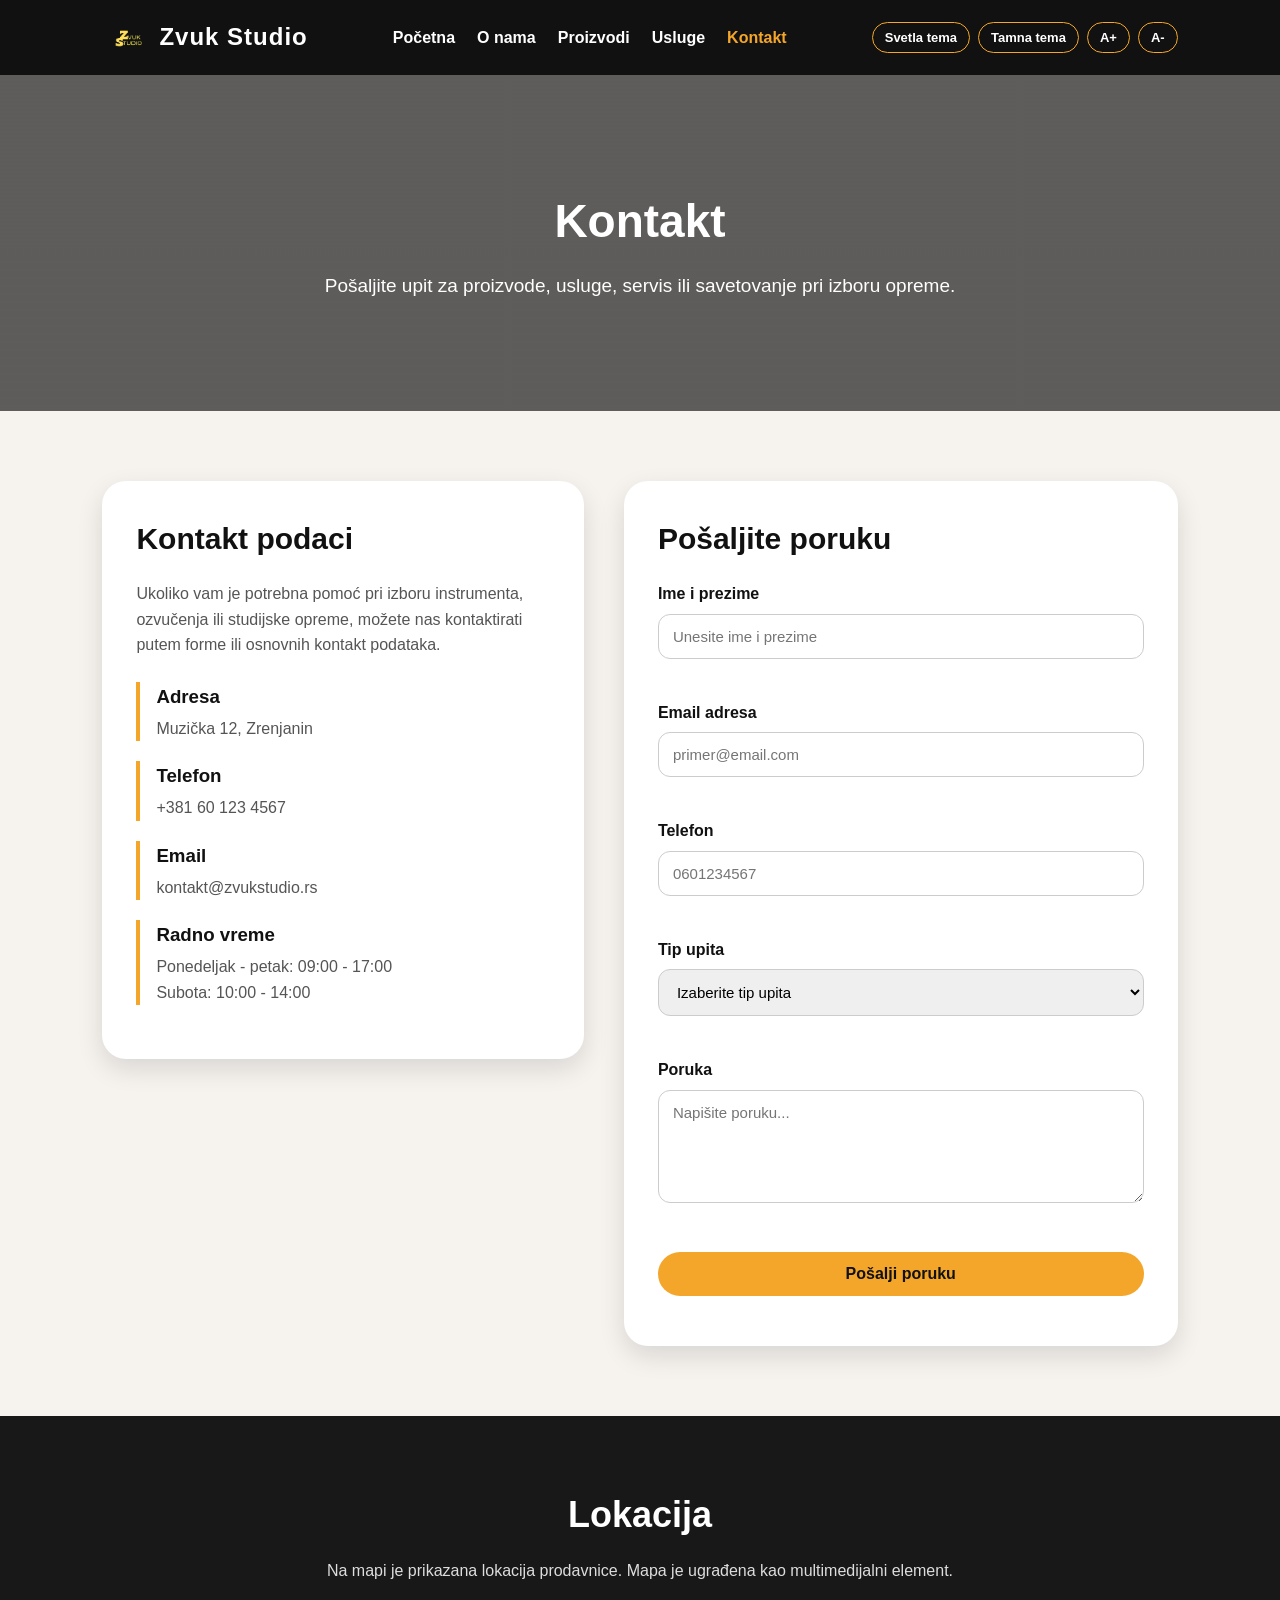
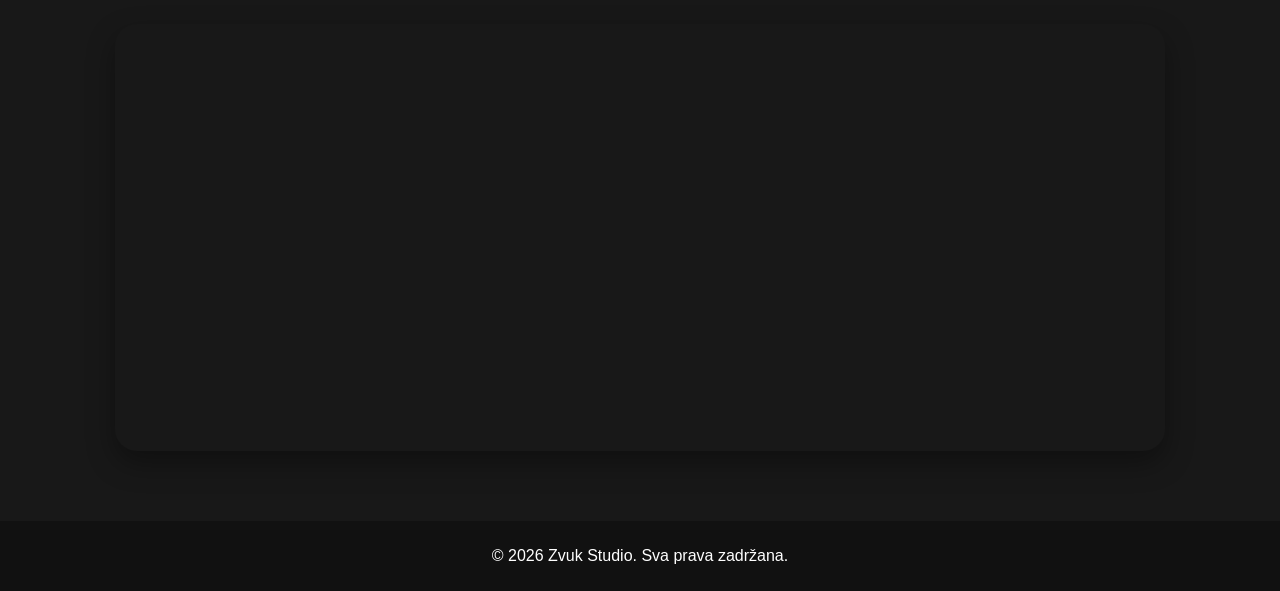
==== kontakt.html @ e2188f45 "Dodavanje kompletnog sajta Zvuk Studio" ====
<!DOCTYPE html>
<html lang="sr">
<head>
    <meta charset="UTF-8">
    <meta name="description" content="Kontakt forma firme Zvuk Studio za pitanja o muzičkoj opremi, uslugama i proizvodima.">
    <meta name="keywords" content="kontakt, Zvuk Studio, muzička oprema, upit, prodavnica instrumenata">
    <meta name="author" content="Ivana">
    <meta name="viewport" content="width=device-width, initial-scale=1.0">

    <title>Zvuk Studio | Kontakt</title>

    <link rel="stylesheet" href="css/style.css">
</head>
<body>

    <header class="zaglavlje">
        <div class="logo-okvir">
            <img src="slike/logo.png" alt="Logo Zvuk Studio" class="logo-slika">
            <h1>Zvuk Studio</h1>
        </div>

        <nav class="navigacija">
            <ul>
                <li><a href="index.html">Početna</a></li>
                <li><a href="onama.html">O nama</a></li>
                <li class="padajuci-meni">
                    <a href="proizvodi.html">Proizvodi</a>
                    <ul class="podmeni">
                        <li><a href="proizvodi.html#gitare">Gitare</a></li>
                        <li><a href="proizvodi.html#klavijature">Klavijature</a></li>
                        <li><a href="proizvodi.html#ozvucenje">Ozvučenje</a></li>
                    </ul>
                </li>
                <li><a href="usluge.html">Usluge</a></li>
                <li><a href="kontakt.html" class="aktivna">Kontakt</a></li>
            </ul>
        </nav>

            <div class="adaptibilnost">
                <button type="button" onclick="postaviTemu('svetla')">Svetla tema</button>
                <button type="button" onclick="postaviTemu('tamna')">Tamna tema</button>
                <button type="button" onclick="promeniFont(1)">A+</button>
                <button type="button" onclick="promeniFont(-1)">A-</button>
            </div>

    </header>

    <main>

        <section class="unutrasnji-hero">
            <h2>Kontakt</h2>
            <p>Pošaljite upit za proizvode, usluge, servis ili savetovanje pri izboru opreme.</p>
        </section>

        <section class="sekcija kontakt-sekcija">
            <div class="kontakt-raspored">

                <div class="kontakt-info">
                    <h2>Kontakt podaci</h2>
                    <p>
                        Ukoliko vam je potrebna pomoć pri izboru instrumenta, ozvučenja ili studijske opreme,
                        možete nas kontaktirati putem forme ili osnovnih kontakt podataka.
                    </p>

                    <div class="kontakt-stavka">
                        <h3>Adresa</h3>
                        <p>Muzička 12, Zrenjanin</p>
                    </div>

                    <div class="kontakt-stavka">
                        <h3>Telefon</h3>
                        <p>+381 60 123 4567</p>
                    </div>

                    <div class="kontakt-stavka">
                        <h3>Email</h3>
                        <p>kontakt@zvukstudio.rs</p>
                    </div>

                    <div class="kontakt-stavka">
                        <h3>Radno vreme</h3>
                        <p>Ponedeljak - petak: 09:00 - 17:00</p>
                        <p>Subota: 10:00 - 14:00</p>
                    </div>
                </div>

                <div class="forma-okvir">
                    <h2>Pošaljite poruku</h2>

                    <form id="kontaktForma" novalidate>
                        <div class="forma-grupa">
                            <label for="ime">Ime i prezime</label>
                            <input type="text" id="ime" name="ime" placeholder="Unesite ime i prezime">
                            <small id="imeGreska"></small>
                        </div>

                        <div class="forma-grupa">
                            <label for="email">Email adresa</label>
                            <input type="email" id="email" name="email" placeholder="primer@email.com">
                            <small id="emailGreska"></small>
                        </div>

                        <div class="forma-grupa">
                            <label for="telefon">Telefon</label>
                            <input type="text" id="telefon" name="telefon" placeholder="0601234567">
                            <small id="telefonGreska"></small>
                        </div>

                        <div class="forma-grupa">
                            <label for="tipUpita">Tip upita</label>
                            <select id="tipUpita" name="tipUpita">
                                <option value="">Izaberite tip upita</option>
                                <option value="proizvodi">Proizvodi</option>
                                <option value="servis">Servis instrumenata</option>
                                <option value="iznajmljivanje">Iznajmljivanje opreme</option>
                                <option value="savetovanje">Savetovanje</option>
                            </select>
                            <small id="tipUpitaGreska"></small>
                        </div>

                        <div class="forma-grupa">
                            <label for="poruka">Poruka</label>
                            <textarea id="poruka" name="poruka" rows="5" placeholder="Napišite poruku..."></textarea>
                            <small id="porukaGreska"></small>
                        </div>

                        <button type="submit" class="dugme forma-dugme">Pošalji poruku</button>

                        <p id="uspesnaPoruka" class="uspesna-poruka"></p>
                    </form>
                </div>

            </div>
        </section>

        <section class="sekcija tamna-sekcija">
            <h2>Lokacija</h2>
            <p class="uvodni-tekst">
                Na mapi je prikazana lokacija prodavnice. Mapa je ugrađena kao multimedijalni element.
            </p>

            <div class="mapa-okvir">
                <iframe
                    src="https://www.google.com/maps?q=Zrenjanin&output=embed"
                    width="100%"
                    height="420"
                    style="border:0;"
                    allowfullscreen=""
                    loading="lazy"
                    referrerpolicy="no-referrer-when-downgrade">
                </iframe>
            </div>
        </section>

    </main>

    <footer class="podnozje">
        <p>&copy; 2026 Zvuk Studio. Sva prava zadržana.</p>
    </footer>

    <script src="js/skripta.js"></script>
</body>
</html>
---- css/style.css ----
* {
    margin: 0;
    padding: 0;
    box-sizing: border-box;
}

body {
    font-family: Arial, Helvetica, sans-serif;
    background-color: #f6f3ef;
    color: #1f1f1f;
    line-height: 1.6;
}

.zaglavlje {
    background-color: #111111;
    color: #ffffff;
    padding: 15px 8%;
    display: flex;
    justify-content: space-between;
    align-items: center;
    position: sticky;
    top: 0;
    z-index: 1000;
}

.logo-okvir {
    display: flex;
    align-items: center;
    gap: 12px;
}

.logo-slika {
    width: 45px;
    height: 45px;
    object-fit: contain;
}

.logo-okvir h1 {
    font-size: 24px;
    letter-spacing: 1px;
}

.navigacija ul {
    list-style: none;
    display: flex;
    gap: 22px;
    align-items: center;
}

.navigacija a {
    color: #ffffff;
    text-decoration: none;
    font-weight: bold;
    transition: color 0.3s ease;
}

.navigacija a:hover,
.navigacija .aktivna {
    color: #f4a62a;
}

.padajuci-meni {
    position: relative;
}

.podmeni {
    position: absolute;
    top: 30px;
    left: 0;
    background-color: #1d1d1d;
    min-width: 170px;
    display: none !important;
    flex-direction: column;
    gap: 0 !important;
    border-radius: 0 0 10px 10px;
    overflow: hidden;
}

.podmeni li a {
    display: block;
    padding: 12px 15px;
}

.podmeni li a:hover {
    background-color: #2d2d2d;
}

.padajuci-meni:hover .podmeni {
    display: flex !important;
}

.hero-sekcija {
    min-height: 82vh;
    background:
        linear-gradient(rgba(0, 0, 0, 0.58), rgba(0, 0, 0, 0.58)),
        url("../slike/hero-muzicka-oprema.jpg");
    background-size: cover;
    background-position: center;
    color: #ffffff;
    display: flex;
    align-items: center;
    padding: 0 8%;
}

.hero-sadrzaj {
    max-width: 700px;
    animation: ulazakTeksta 1.2s ease;
}

.hero-sadrzaj h2 {
    font-size: 52px;
    margin-bottom: 20px;
    line-height: 1.1;
}

.hero-sadrzaj p {
    font-size: 19px;
    margin-bottom: 28px;
}

.dugme {
    display: inline-block;
    background-color: #f4a62a;
    color: #111111;
    padding: 13px 28px;
    border-radius: 30px;
    text-decoration: none;
    font-weight: bold;
    transition: transform 0.3s ease, background-color 0.3s ease;
    border: none;
    cursor: pointer;
}

.dugme:hover {
    background-color: #ffffff;
    transform: translateY(-4px);
}

.sekcija {
    padding: 70px 8%;
    text-align: center;
}

.sekcija h2 {
    font-size: 36px;
    margin-bottom: 15px;
}

.uvodni-tekst {
    max-width: 760px;
    margin: 0 auto 40px auto;
    color: #555555;
}

.kartice {
    display: flex;
    justify-content: center;
    gap: 28px;
    flex-wrap: wrap;
}

.kartica {
    background-color: #ffffff;
    width: 310px;
    border-radius: 18px;
    overflow: hidden;
    box-shadow: 0 8px 22px rgba(0, 0, 0, 0.12);
    transition: transform 0.3s ease, box-shadow 0.3s ease;
}

.kartica:hover {
    transform: translateY(-10px);
    box-shadow: 0 12px 28px rgba(0, 0, 0, 0.18);
}

.kartica img {
    width: 100%;
    height: 210px;
    object-fit: cover;
    filter: brightness(0.92);
    transition: filter 0.3s ease, transform 0.3s ease;
}

.kartica:hover img {
    filter: brightness(1.08);
    transform: scale(1.04);
}

.kartica h3 {
    margin: 20px 15px 10px;
    color: #111111;
}

.kartica p {
    padding: 0 18px 24px;
    color: #555555;
}

.tamna-sekcija {
    background-color: #181818;
    color: #ffffff;
}

.tamna-sekcija .uvodni-tekst {
    color: #dddddd;
}

.slajder {
    display: flex;
    justify-content: center;
    align-items: center;
    gap: 18px;
}

.slajder img {
    width: 70%;
    max-width: 850px;
    height: 420px;
    object-fit: cover;
    border-radius: 20px;
    box-shadow: 0 10px 28px rgba(0, 0, 0, 0.35);
}

.strelica {
    background-color: #f4a62a;
    color: #111111;
    border: none;
    font-size: 30px;
    padding: 12px 18px;
    border-radius: 50%;
    cursor: pointer;
    transition: transform 0.3s ease;
}

.strelica:hover {
    transform: scale(1.12);
}

.video-okvir video {
    width: 80%;
    max-width: 850px;
    border-radius: 20px;
    box-shadow: 0 8px 24px rgba(0, 0, 0, 0.18);
}

.poziv-sekcija {
    background-color: #f4a62a;
    color: #111111;
    text-align: center;
    padding: 60px 8%;
}

.poziv-sekcija h2 {
    font-size: 34px;
    margin-bottom: 12px;
}

.poziv-sekcija p {
    margin-bottom: 25px;
    font-size: 18px;
}

.svetlo-dugme {
    background-color: #111111;
    color: #ffffff;
}

.svetlo-dugme:hover {
    background-color: #ffffff;
    color: #111111;
}

.podnozje {
    background-color: #111111;
    color: #ffffff;
    text-align: center;
    padding: 22px;
}

@keyframes ulazakTeksta {
    from {
        opacity: 0;
        transform: translateX(-60px);
    }

    to {
        opacity: 1;
        transform: translateX(0);
    }
}

/* Responsive dizajn */

@media screen and (max-width: 900px) {
    .zaglavlje {
        flex-direction: column;
        gap: 15px;
    }

    .navigacija ul {
        flex-wrap: wrap;
        justify-content: center;
    }

    .hero-sadrzaj h2 {
        font-size: 38px;
    }

    .slajder img {
        width: 82%;
        height: 330px;
    }
}

@media screen and (max-width: 600px) {
    .hero-sekcija {
        min-height: 72vh;
        text-align: center;
    }

    .hero-sadrzaj h2 {
        font-size: 31px;
    }

    .hero-sadrzaj p {
        font-size: 16px;
    }

    .sekcija {
        padding: 50px 6%;
    }

    .kartica {
        width: 100%;
    }

    .slajder {
        gap: 8px;
    }

    .slajder img {
        width: 78%;
        height: 240px;
    }

    .strelica {
        font-size: 20px;
        padding: 8px 12px;
    }

    .video-okvir video {
        width: 100%;
    }
}

.unutrasnji-hero {
    background:
        linear-gradient(rgba(0, 0, 0, 0.62), rgba(0, 0, 0, 0.62)),
        url("../slike/hero-muzicka-oprema.jpg");
    background-size: cover;
    background-position: center;
    color: #ffffff;
    text-align: center;
    padding: 110px 8%;
}

.unutrasnji-hero h2 {
    font-size: 46px;
    margin-bottom: 12px;
    animation: ulazakTeksta 1s ease;
}

.unutrasnji-hero p {
    font-size: 19px;
}

.o-nama-raspored {
    display: flex;
    align-items: center;
    gap: 45px;
    text-align: left;
}

.tekst-blok {
    flex: 1;
}

.tekst-blok h2 {
    text-align: left;
}

.tekst-blok p {
    margin-bottom: 18px;
    color: #444444;
}

.slika-blok {
    flex: 1;
}

.slika-blok img {
    width: 100%;
    border-radius: 22px;
    box-shadow: 0 10px 26px rgba(0, 0, 0, 0.18);
    transition: transform 0.3s ease, filter 0.3s ease;
}

.slika-blok img:hover {
    transform: scale(1.03);
    filter: brightness(1.08);
}

.vrednost-kartica {
    padding: 28px 20px;
}

.info-mreza {
    display: grid;
    grid-template-columns: repeat(4, 1fr);
    gap: 24px;
}

.info-stavka {
    background-color: #ffffff;
    padding: 28px 18px;
    border-radius: 18px;
    box-shadow: 0 8px 22px rgba(0, 0, 0, 0.1);
    transition: transform 0.3s ease;
}

.info-stavka:hover {
    transform: translateY(-8px);
}

.info-stavka span {
    display: inline-block;
    background-color: #111111;
    color: #f4a62a;
    padding: 9px 18px;
    border-radius: 30px;
    font-weight: bold;
    margin-bottom: 14px;
}

.info-stavka h3 {
    margin: 12px 0 8px;
}

.info-stavka p {
    color: #555555;
}

@media screen and (max-width: 900px) {
    .o-nama-raspored {
        flex-direction: column;
        text-align: center;
    }

    .tekst-blok h2 {
        text-align: center;
    }

    .info-mreza {
        grid-template-columns: repeat(2, 1fr);
    }
}

@media screen and (max-width: 600px) {
    .unutrasnji-hero h2 {
        font-size: 34px;
    }

    .info-mreza {
        grid-template-columns: 1fr;
    }
}

.proizvod-bootstrap-kartica {
    position: relative;
    border: none;
    border-radius: 22px;
    overflow: hidden;
    background-color: transparent;
    height: 100%;
    min-height: 340px;
    box-shadow: 0 10px 24px rgba(0, 0, 0, 0.18);
    transition: transform 0.3s ease, box-shadow 0.3s ease;
}

.proizvod-bootstrap-kartica:hover {
    transform: translateY(-8px);
    box-shadow: 0 14px 30px rgba(0, 0, 0, 0.24);
}

.proizvod-bootstrap-kartica img {
    width: 100%;
    height: 340px;
    object-fit: cover;
    display: block;
}

.proizvod-bootstrap-kartica .card-body {
    position: absolute;
    left: 0;
    right: 0;
    bottom: 0;
    padding: 20px 24px;
    background: rgba(0, 0, 0, 0.55);
    backdrop-filter: blur(2px);
}

.proizvod-bootstrap-kartica .card-title,
.proizvod-bootstrap-kartica .card-text {
    color: #ffffff;
    margin: 0;
}

.proizvod-bootstrap-kartica .card-title {
    margin-bottom: 10px;
    font-size: 30px;
    font-weight: 700;
}

.proizvod-bootstrap-kartica .card-text {
    font-size: 16px;
    line-height: 1.5;
}
.usluge-mreza {
    display: grid;
    grid-template-columns: repeat(3, 1fr);
    gap: 28px;
}

.usluga-kartica {
    position: relative;
    min-height: 430px;
    border-radius: 22px;
    overflow: hidden;
    text-align: left;
    background-color: #111111;
    box-shadow: 0 10px 26px rgba(0, 0, 0, 0.16);
    transition: transform 0.3s ease, box-shadow 0.3s ease;
}

.usluga-kartica:hover {
    transform: translateY(-8px);
    box-shadow: 0 14px 34px rgba(0, 0, 0, 0.22);
}

.usluga-kartica img {
    width: 100%;
    height: 430px;
    object-fit: cover;
    display: block;
    filter: brightness(0.78);
    transition: transform 0.3s ease, filter 0.3s ease;
}

.usluga-kartica:hover img {
    transform: scale(1.05);
    filter: brightness(0.62);
}

.usluga-sadrzaj {
    position: absolute;
    left: 0;
    right: 0;
    bottom: 0;
    padding: 24px;
    background: rgba(0, 0, 0, 0.58);
    backdrop-filter: blur(2px);
}

.usluga-sadrzaj h3 {
    color: #ffffff;
    margin-bottom: 10px;
    font-size: 24px;
}

.usluga-sadrzaj p {
    color: #eeeeee;
}

.paketi-mreza {
    display: grid;
    grid-template-columns: repeat(3, 1fr);
    gap: 28px;
    margin-top: 35px;
}

.paket-kartica {
    background-color: #ffffff;
    color: #111111;
    padding: 32px 26px;
    border-radius: 22px;
    text-align: left;
    box-shadow: 0 10px 24px rgba(0, 0, 0, 0.18);
    transition: transform 0.3s ease;
}

.paket-kartica:hover {
    transform: translateY(-8px);
}

.paket-kartica h3 {
    margin-bottom: 14px;
    font-size: 24px;
}

.paket-kartica p {
    color: #555555;
    margin-bottom: 18px;
}

.paket-kartica span {
    display: inline-block;
    background-color: #111111;
    color: #f4a62a;
    padding: 8px 14px;
    border-radius: 30px;
    font-weight: bold;
    font-size: 14px;
}

.istaknut-paket {
    background-color: #f4a62a;
}

.istaknut-paket p {
    color: #222222;
}

.istaknut-paket span {
    background-color: #111111;
    color: #ffffff;
}

.proces-koraci {
    display: flex;
    justify-content: center;
    gap: 28px;
    flex-wrap: wrap;
    margin-top: 35px;
}

.proces-korak {
    background-color: #ffffff;
    width: 300px;
    padding: 30px 22px;
    border-radius: 22px;
    box-shadow: 0 8px 22px rgba(0, 0, 0, 0.1);
    transition: transform 0.3s ease;
}

.proces-korak:hover {
    transform: translateY(-8px);
}

.proces-korak span {
    display: inline-flex;
    width: 48px;
    height: 48px;
    border-radius: 50%;
    background-color: #111111;
    color: #f4a62a;
    align-items: center;
    justify-content: center;
    font-weight: bold;
    font-size: 22px;
    margin-bottom: 16px;
}

.proces-korak h3 {
    margin-bottom: 10px;
}

.proces-korak p {
    color: #555555;
}

@media screen and (max-width: 1000px) {
    .usluge-mreza,
    .paketi-mreza {
        grid-template-columns: 1fr;
    }

    .usluga-kartica {
        max-width: 700px;
        margin: 0 auto;
    }
}
.kontakt-sekcija {
    text-align: left;
}

.kontakt-raspored {
    display: grid;
    grid-template-columns: 1fr 1.15fr;
    gap: 40px;
    align-items: start;
}

.kontakt-info,
.forma-okvir {
    background-color: #ffffff;
    border-radius: 24px;
    padding: 34px;
    box-shadow: 0 10px 26px rgba(0, 0, 0, 0.12);
}

.kontakt-info h2,
.forma-okvir h2 {
    margin-bottom: 18px;
    font-size: 30px;
}

.kontakt-info > p {
    color: #555555;
    margin-bottom: 24px;
}

.kontakt-stavka {
    border-left: 4px solid #f4a62a;
    padding-left: 16px;
    margin-bottom: 20px;
}

.kontakt-stavka h3 {
    margin-bottom: 4px;
    color: #111111;
}

.kontakt-stavka p {
    color: #555555;
}

.forma-grupa {
    margin-bottom: 18px;
}

.forma-grupa label {
    display: block;
    font-weight: bold;
    margin-bottom: 7px;
    color: #111111;
}

.forma-grupa input,
.forma-grupa select,
.forma-grupa textarea {
    width: 100%;
    padding: 13px 14px;
    border: 1px solid #cccccc;
    border-radius: 12px;
    font-family: Arial, Helvetica, sans-serif;
    font-size: 15px;
    outline: none;
    transition: border-color 0.3s ease, box-shadow 0.3s ease;
}

.forma-grupa input:focus,
.forma-grupa select:focus,
.forma-grupa textarea:focus {
    border-color: #f4a62a;
    box-shadow: 0 0 0 3px rgba(244, 166, 42, 0.18);
}

.forma-grupa small {
    display: block;
    color: #c0392b;
    min-height: 18px;
    margin-top: 5px;
    font-size: 13px;
}

.forma-dugme {
    width: 100%;
    font-size: 16px;
}

.uspesna-poruka {
    margin-top: 16px;
    color: #1e7d3b;
    font-weight: bold;
    text-align: center;
}

.mapa-okvir {
    max-width: 1050px;
    margin: 0 auto;
    border-radius: 22px;
    overflow: hidden;
    box-shadow: 0 12px 28px rgba(0, 0, 0, 0.35);
}

@media screen and (max-width: 900px) {
    .kontakt-raspored {
        grid-template-columns: 1fr;
    }
}

.dugme-vise {
    display: inline-block;
    margin-top: 16px;
    padding: 10px 22px;
    border: none;
    border-radius: 30px;
    background-color: #f4a62a;
    color: #111111;
    font-weight: bold;
    font-size: 15px;
    cursor: pointer;
    transition: transform 0.3s ease, background-color 0.3s ease;
}

.dugme-vise:hover {
    background-color: #ffffff;
    transform: translateY(-3px);
}

.popup-prozor {
    display: none;
    position: fixed;
    z-index: 9999;
    inset: 0;
    background-color: rgba(0, 0, 0, 0.72);
    padding: 40px 20px;
}

.popup-sadrzaj {
    max-width: 950px;
    margin: 40px auto;
    background-color: #ffffff;
    border-radius: 24px;
    padding: 30px;
    position: relative;
    box-shadow: 0 14px 34px rgba(0, 0, 0, 0.28);
    animation: pojaviPopup 0.3s ease;
}

.popup-sadrzaj h2 {
    text-align: center;
    margin-bottom: 28px;
    color: #111111;
    font-size: 34px;
}

.zatvori-popup {
    position: absolute;
    top: 16px;
    right: 22px;
    font-size: 34px;
    font-weight: bold;
    color: #111111;
    cursor: pointer;
    transition: color 0.3s ease;
}

.zatvori-popup:hover {
    color: #f4a62a;
}

.popup-stavke {
    display: grid;
    grid-template-columns: repeat(3, 1fr);
    gap: 24px;
}

.popup-kartica {
    background-color: #f7f7f7;
    border-radius: 18px;
    overflow: hidden;
    box-shadow: 0 8px 18px rgba(0, 0, 0, 0.10);
    transition: transform 0.3s ease;
    text-align: center;
}

.popup-kartica:hover {
    transform: translateY(-6px);
}

.popup-kartica img {
    width: 100%;
    height: 180px;
    object-fit: contain;
    display: block;
    background-color: #ffffff;
    padding: 10px;
}

.popup-kartica h3 {
    padding: 16px 12px 20px;
    font-size: 19px;
    color: #111111;
}

@keyframes pojaviPopup {
    from {
        opacity: 0;
        transform: translateY(20px);
    }
    to {
        opacity: 1;
        transform: translateY(0);
    }
}

@media screen and (max-width: 900px) {
    .popup-stavke {
        grid-template-columns: 1fr;
    }

    .popup-sadrzaj {
        padding: 24px 18px;
    }

    .popup-sadrzaj h2 {
        font-size: 28px;
    }
}

.jquery-sekcija {
    background-color: #f6f3ef;
}

.saveti-kupovina {
    display: none;
    max-width: 850px;
    margin: 28px auto 0;
    padding: 28px;
    background-color: #ffffff;
    border-radius: 22px;
    box-shadow: 0 10px 26px rgba(0, 0, 0, 0.12);
    text-align: left;
    border-left: 6px solid #f4a62a;
}

.saveti-kupovina h3 {
    margin-bottom: 12px;
    color: #111111;
}

.saveti-kupovina p {
    color: #555555;
}

.youtube-okvir {
    width: 850px !important;
    max-width: 90% !important;
    aspect-ratio: 16 / 9 !important;
    height: auto !important;
    margin: 0 auto !important;
    border-radius: 20px;
    overflow: hidden;
    box-shadow: 0 10px 28px rgba(0, 0, 0, 0.35);
}

.youtube-okvir iframe {
    width: 100% !important;
    height: 100% !important;
    min-height: 420px !important;
    display: block !important;
    border: none !important;
}

@media screen and (max-width: 600px) {
    .youtube-okvir iframe {
        min-height: 240px !important;
    }
}

.adaptibilnost {
    display: flex;
    gap: 8px;
    flex-wrap: wrap;
    justify-content: center;
    align-items: center;
}

.adaptibilnost button {
    background-color: transparent;
    color: #ffffff;
    border: 1px solid #f4a62a;
    border-radius: 20px;
    padding: 7px 12px;
    cursor: pointer;
    font-weight: bold;
    font-size: 13px;
    transition: background-color 0.3s ease, color 0.3s ease;
}

.adaptibilnost button:hover {
    background-color: #f4a62a;
    color: #111111;
}

body.svetla-tema {
    background-color: #f6f3ef;
    color: #111111;
}

body.tamna-tema {
    background-color: #111111;
    color: #ffffff;
}

body.tamna-tema .sekcija {
    background-color: #111111;
    color: #ffffff;
}

body.tamna-tema .uvodni-tekst,
body.tamna-tema p {
    color: #eeeeee;
}

body.tamna-tema .kartica,
body.tamna-tema .kontakt-info,
body.tamna-tema .forma-okvir,
body.tamna-tema .info-stavka,
body.tamna-tema .proces-korak,
body.tamna-tema .paket-kartica,
body.tamna-tema .saveti-kupovina {
    background-color: #1d1d1d;
    color: #ffffff;
}

body.tamna-tema .kartica h3,
body.tamna-tema .kontakt-info h2,
body.tamna-tema .forma-okvir h2,
body.tamna-tema .info-stavka h3,
body.tamna-tema .proces-korak h3,
body.tamna-tema .paket-kartica h3,
body.tamna-tema .saveti-kupovina h3,
body.tamna-tema .forma-grupa label,
body.tamna-tema .kontakt-stavka h3 {
    color: #ffffff;
}

body.tamna-tema .kartica p,
body.tamna-tema .kontakt-info p,
body.tamna-tema .forma-okvir p,
body.tamna-tema .info-stavka p,
body.tamna-tema .proces-korak p,
body.tamna-tema .paket-kartica p,
body.tamna-tema .saveti-kupovina p {
    color: #dddddd;
}

body.tamna-tema input,
body.tamna-tema select,
body.tamna-tema textarea {
    background-color: #222222;
    color: #ffffff;
    border-color: #555555;
}

body.tamna-tema input::placeholder,
body.tamna-tema textarea::placeholder {
    color: #bbbbbb;
}

@media screen and (max-width: 1000px) {
    .zaglavlje {
        flex-wrap: wrap;
        gap: 15px;
    }

    .adaptibilnost {
        width: 100%;
    }
}
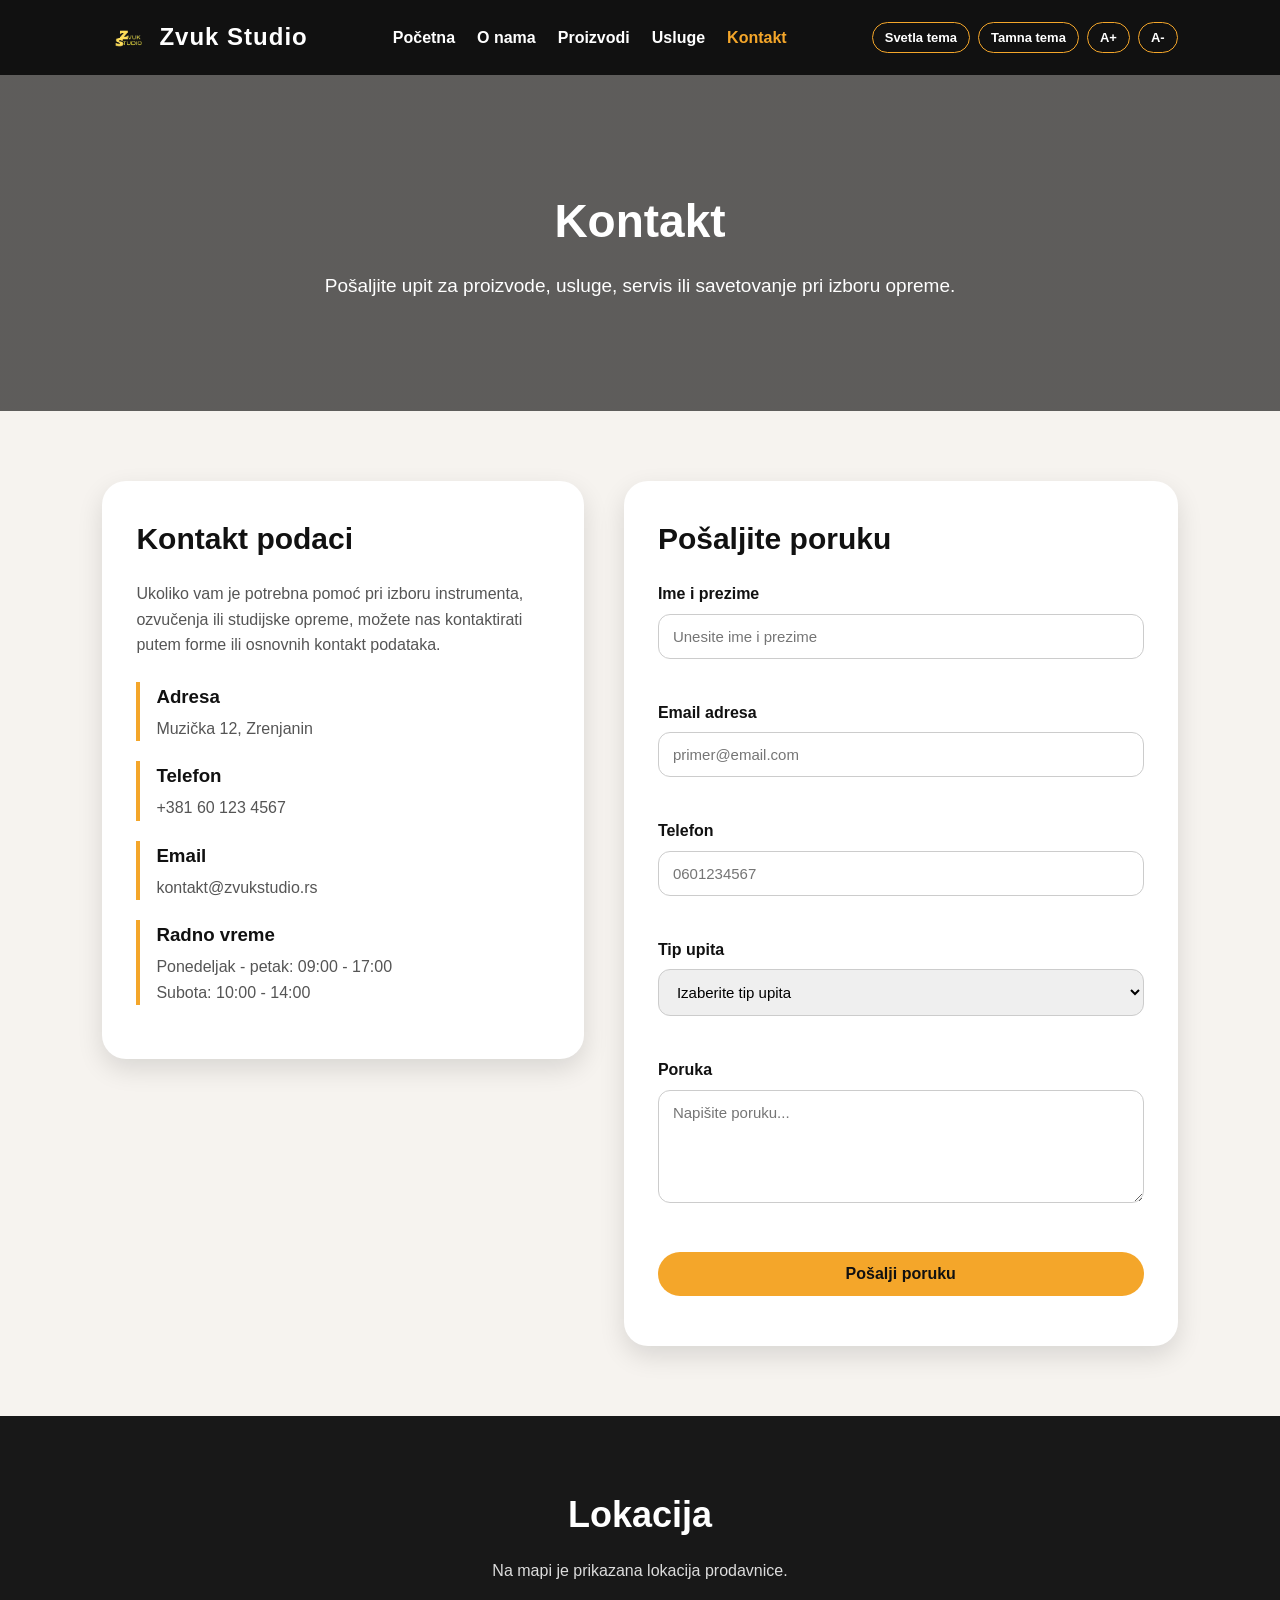
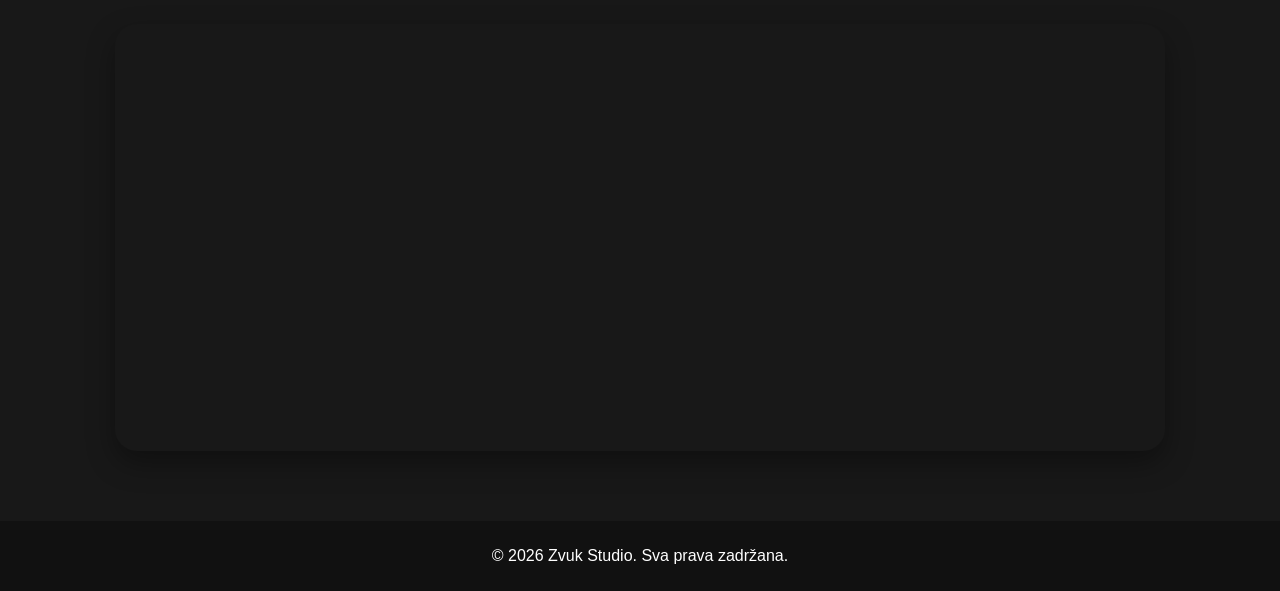
==== commit d5fbae55: "Update" ====
--- a/kontakt.html
+++ b/kontakt.html
@@ -136,7 +136,7 @@
         <section class="sekcija tamna-sekcija">
             <h2>Lokacija</h2>
             <p class="uvodni-tekst">
-                Na mapi je prikazana lokacija prodavnice. Mapa je ugrađena kao multimedijalni element.
+                Na mapi je prikazana lokacija prodavnice.
             </p>
 
             <div class="mapa-okvir">
@@ -160,4 +160,4 @@
 
     <script src="js/skripta.js"></script>
 </body>
-</html>+</html>
